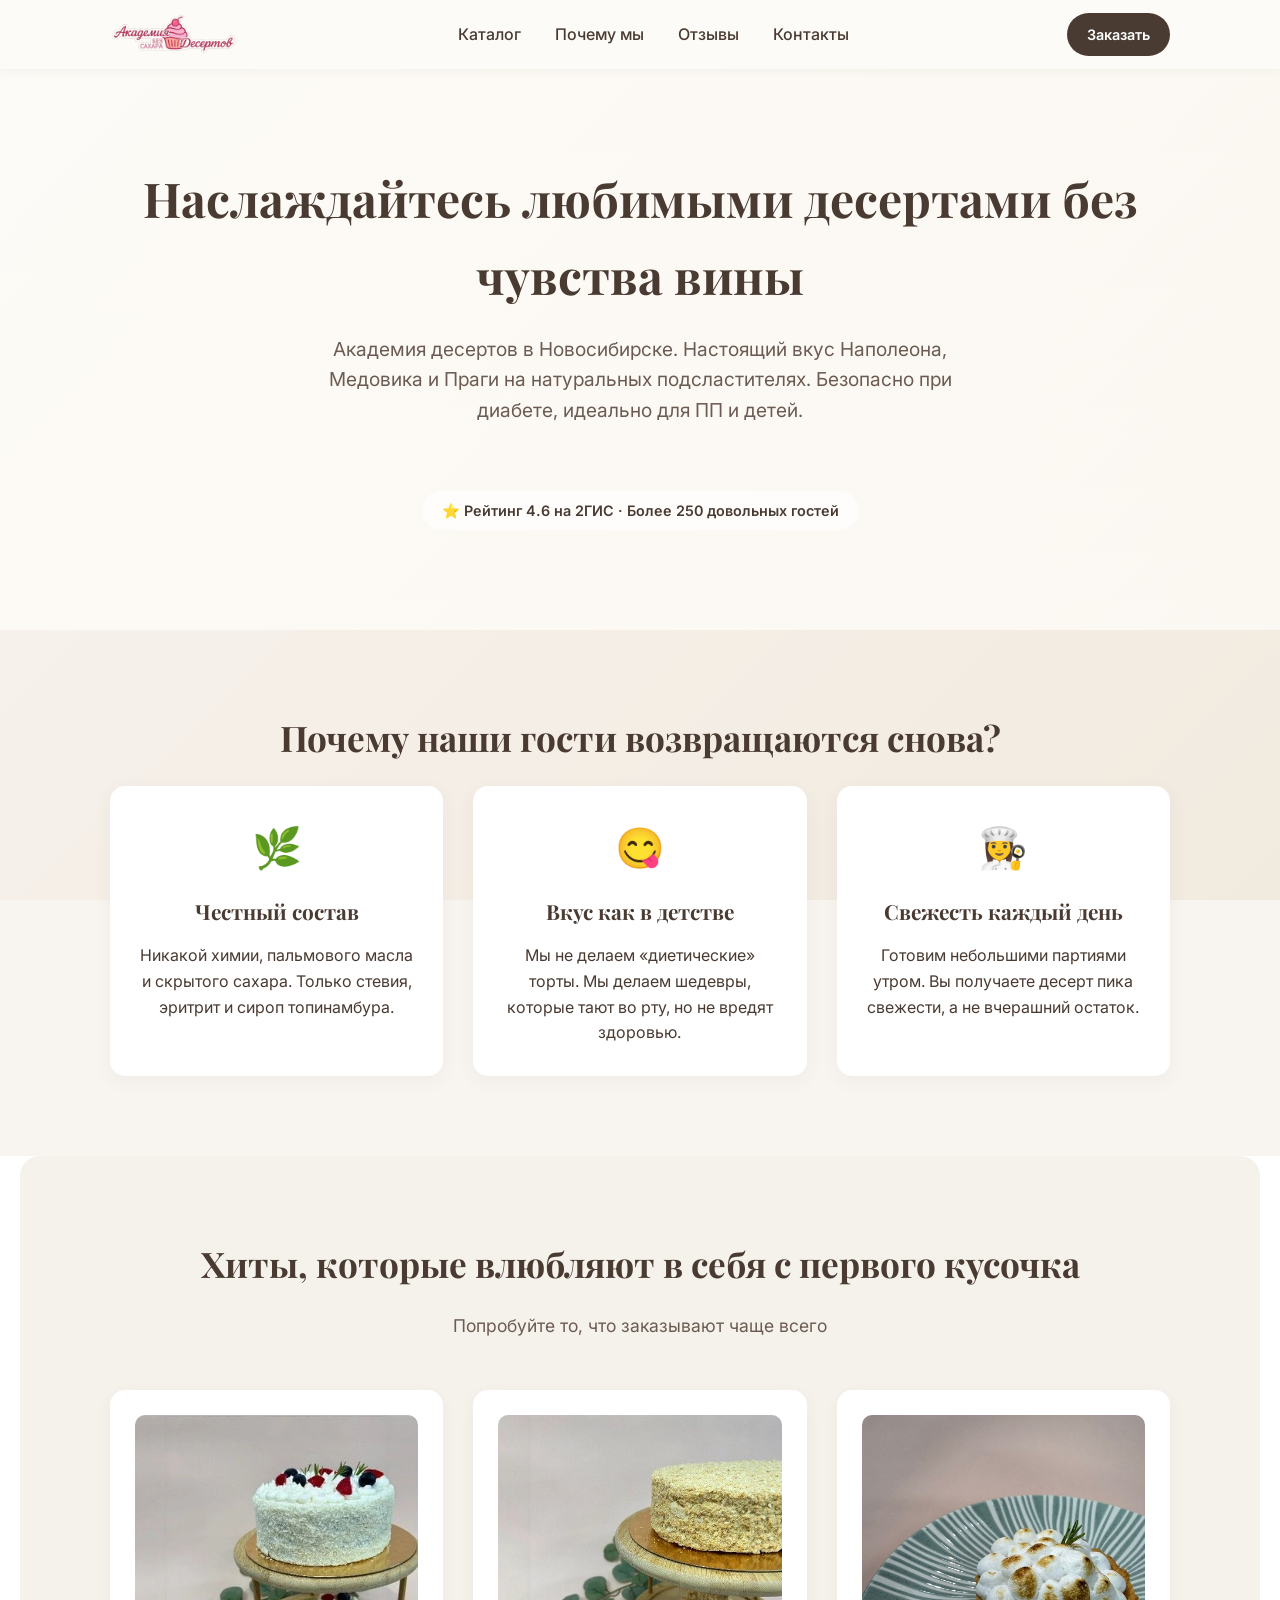
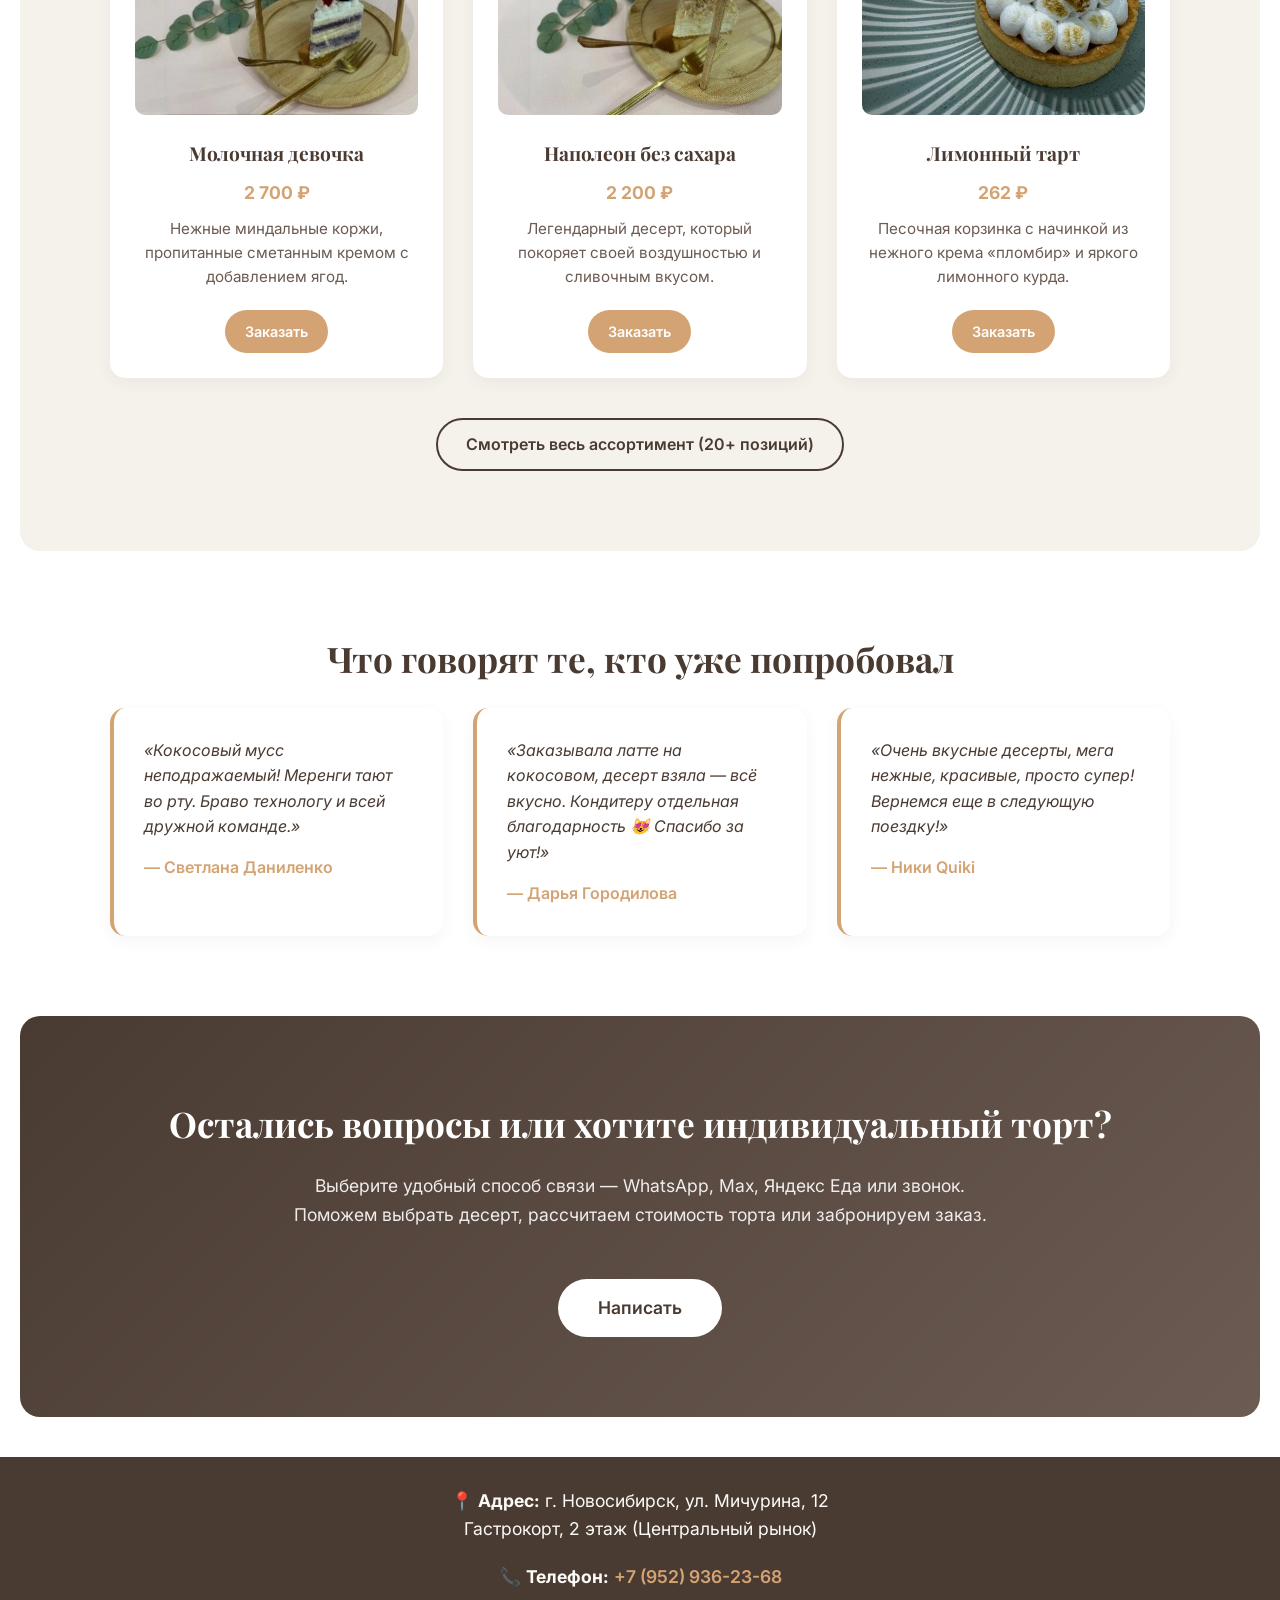
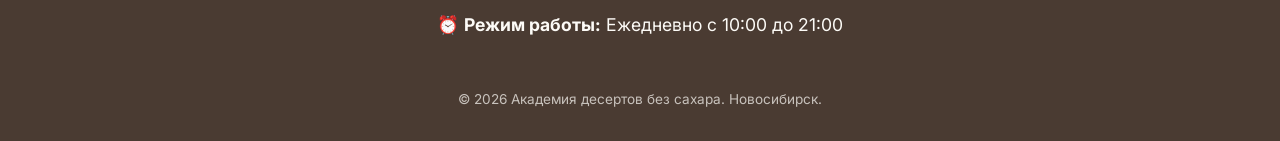
==== index.html @ bae2ceed "Add files via upload" ====
<!DOCTYPE html>
<html lang="ru">
<head>
    <meta charset="UTF-8">
    <meta name="viewport" content="width=device-width, initial-scale=1.0">
    <title>Академия десертов без сахара — Новосибирск</title>
    <link rel="stylesheet" href="style.css">
    <link href="https://fonts.googleapis.com/css2?family=Playfair+Display:wght@600;700&family=Inter:wght@400;500;600&display=swap" rel="stylesheet">
</head>
<body>

    <header class="header">
        <div class="container header-container">
            <a href="index.html" class="logo"><img src="img/logo.png" alt="Академия десертов"></a>
            <nav class="nav">
                <a href="catalog.html">Каталог</a>
                <a href="#why-us">Почему мы</a>
                <a href="#reviews">Отзывы</a>
                <a href="#contacts">Контакты</a>
            </nav>
            <a href="order.html" class="btn btn-header">Заказать</a>
        </div>
    </header>

    <section id="hero" class="hero">
        <div class="container hero-content">
            <h1>Наслаждайтесь любимыми десертами без чувства вины</h1>
            <p class="subtitle">Академия десертов в Новосибирске. Настоящий вкус Наполеона, Медовика и Праги на натуральных подсластителях. Безопасно при диабете, идеально для ПП и детей.</p>
            <div class="trust-badge">⭐️ Рейтинг 4.6 на 2ГИС · Более 250 довольных гостей</div>
        </div>
    </section>

    <section id="why-us" class="section why-us">
        <div class="container">
            <h2 class="section-title">Почему наши гости возвращаются снова?</h2>
            <div class="features">
                <div class="feature-card">
                    <div class="feature-icon">🌿</div>
                    <h3>Честный состав</h3>
                    <p>Никакой химии, пальмового масла и скрытого сахара. Только стевия, эритрит и сироп топинамбура.</p>
                </div>
                <div class="feature-card">
                    <div class="feature-icon">😋</div>
                    <h3>Вкус как в детстве</h3>
                    <p>Мы не делаем «диетические» торты. Мы делаем шедевры, которые тают во рту, но не вредят здоровью.</p>
                </div>
                <div class="feature-card">
                    <div class="feature-icon">👩‍🍳</div>
                    <h3>Свежесть каждый день</h3>
                    <p>Готовим небольшими партиями утром. Вы получаете десерт пика свежести, а не вчерашний остаток.</p>
                </div>
            </div>
        </div>
    </section>

    <section id="hits" class="section hits-section">
        <div class="container">
            <h2 class="section-title">Хиты, которые влюбляют в себя с первого кусочка</h2>
            <p class="section-text">Попробуйте то, что заказывают чаще всего</p>
            <div id="hits-container" class="catalog-grid"></div>
            <div class="center-btn">
                <a href="catalog.html" class="btn btn-secondary">Смотреть весь ассортимент (20+ позиций)</a>
            </div>
        </div>
    </section>

    <section id="reviews" class="section reviews">
        <div class="container">
            <h2 class="section-title">Что говорят те, кто уже попробовал</h2>
            <div class="reviews-grid">
                <div class="review-card">
                    <p class="review-text">«Кокосовый мусс неподражаемый! Меренги тают во рту. Браво технологу и всей дружной команде.»</p>
                    <p class="review-author">— Светлана Даниленко</p>
                </div>
                <div class="review-card">
                    <p class="review-text">«Заказывала латте на кокосовом, десерт взяла — всё вкусно. Кондитеру отдельная благодарность 😻 Спасибо за уют!»</p>
                    <p class="review-author">— Дарья Городилова</p>
                </div>
                <div class="review-card">
                    <p class="review-text">«Очень вкусные десерты, мега нежные, красивые, просто супер! Вернемся еще в следующую поездку!»</p>
                    <p class="review-author">— Ники Quiki</p>
                </div>
            </div>
        </div>
    </section>

    <section class="section final-cta">
        <div class="container">
            <h2 class="section-title" style="color: #fff;">Остались вопросы или хотите индивидуальный торт?</h2>
            <p class="section-text" style="color: rgba(255,255,255,0.9);">Выберите удобный способ связи — WhatsApp, Max, Яндекс Еда или звонок. Поможем выбрать десерт, рассчитаем стоимость торта или забронируем заказ.</p>
            <a href="order.html" class="btn btn-primary" style="background: #fff; color: #4A3B32; font-size: 1.1rem; padding: 15px 40px;">Написать</a>
        </div>
    </section>

    <footer id="contacts" class="footer">
        <div class="container">
            <div class="contacts-wrapper" style="margin-bottom: 30px;">
                <div class="contact-info">
                    <p class="contact-item">📍 <strong>Адрес:</strong> г. Новосибирск, ул. Мичурина, 12<br>Гастрокорт, 2 этаж (Центральный рынок)</p>
                    <p class="contact-item">📞 <strong>Телефон:</strong> <a href="tel:+79529362368" style="color: #D4A373;">+7 (952) 936-23-68</a></p>
                    <p class="contact-item">⏰ <strong>Режим работы:</strong> Ежедневно с 10:00 до 21:00</p>
                </div>
            </div>
            <p style="opacity: 0.7; font-size: 0.85rem;">© 2026 Академия десертов без сахара. Новосибирск.</p>
        </div>
    </footer>

    <script src="script.js"></script>
</body>
</html>
---- style.css ----
* {
    margin: 0;
    padding: 0;
    box-sizing: border-box;
}

body {
    font-family: 'Inter', sans-serif;
    background: linear-gradient(135deg, #FDFBF7 0%, #F5EBE0 50%, #E8DCC4 100%);
    background-attachment: fixed;
    color: #4A3B32;
    line-height: 1.6;
    min-height: 100vh;
}

h1, h2, h3 {
    font-family: 'Playfair Display', serif;
}

.container {
    max-width: 1100px;
    margin: 0 auto;
    padding: 0 20px;
}

.header {
    position: fixed;
    top: 0;
    left: 0;
    width: 100%;
    background-color: rgba(253, 251, 247, 0.95);
    backdrop-filter: blur(10px);
    box-shadow: 0 2px 10px rgba(74, 59, 50, 0.05);
    z-index: 1000;
    padding: 12px 0;
}

.header-container {
    display: flex;
    justify-content: space-between;
    align-items: center;
}

.logo {
    display: flex;
    align-items: center;
    text-decoration: none;
    transition: opacity 0.3s;
}

.logo:hover {
    opacity: 0.8;
}

.logo img {
    height: 45px;
    width: auto;
    display: block;
}

.nav a {
    text-decoration: none;
    color: #4A3B32;
    margin: 0 15px;
    font-weight: 500;
    transition: color 0.3s;
}

.nav a:hover, .nav a.active {
    color: #D4A373;
}

.btn {
    display: inline-block;
    padding: 12px 28px;
    border-radius: 50px;
    text-decoration: none;
    font-weight: 600;
    transition: all 0.3s ease;
    text-align: center;
}

.btn-primary {
    background-color: #D4A373;
    color: #fff;
}

.btn-primary:hover {
    background-color: #c08e5e;
    transform: translateY(-2px);
}

.btn-secondary {
    background-color: transparent;
    border: 2px solid #4A3B32;
    color: #4A3B32;
}

.btn-secondary:hover {
    background-color: #4A3B32;
    color: #fff;
}

.btn-header {
    background-color: #4A3B32;
    color: #fff;
    padding: 10px 20px;
    font-size: 0.9rem;
}

.hero {
    padding: 160px 0 100px;
    text-align: center;
    background: linear-gradient(rgba(253, 251, 247, 0.85), rgba(253, 251, 247, 0.9));
}

.hero h1 {
    font-size: 3rem;
    margin-bottom: 20px;
    color: #4A3B32;
}

.hero .subtitle {
    font-size: 1.2rem;
    max-width: 700px;
    margin: 0 auto 40px;
    color: #6B5B52;
}

.trust-badge {
    display: inline-block;
    margin-top: 25px;
    padding: 8px 20px;
    background: rgba(255, 255, 255, 0.6);
    border-radius: 50px;
    font-size: 0.9rem;
    font-weight: 600;
    color: #4A3B32;
    backdrop-filter: blur(5px);
}

.section {
    padding: 80px 0;
}

.section-title {
    font-size: 2.2rem;
    text-align: center;
    margin-bottom: 20px;
}

.section-text {
    text-align: center;
    max-width: 700px;
    margin: 0 auto 50px;
    color: #6B5B52;
    font-size: 1.1rem;
}

.why-us {
    background-color: rgba(245, 241, 235, 0.7);
}

.features {
    display: grid;
    grid-template-columns: repeat(auto-fit, minmax(280px, 1fr));
    gap: 30px;
}

.feature-card {
    background: #fff;
    padding: 30px;
    border-radius: 15px;
    text-align: center;
    box-shadow: 0 5px 20px rgba(74, 59, 50, 0.05);
}

.feature-icon {
    font-size: 2.5rem;
    margin-bottom: 15px;
}

.feature-card h3 {
    margin-bottom: 15px;
    font-size: 1.3rem;
}

.hits-section {
    background-color: #F5F1EB;
    border-radius: 20px;
    margin: 0 20px;
}

.catalog-grid {
    display: grid;
    grid-template-columns: repeat(auto-fit, minmax(280px, 1fr));
    gap: 30px;
    margin-bottom: 40px;
}

.product-card {
    background: #fff;
    padding: 25px;
    border-radius: 15px;
    text-align: center;
    box-shadow: 0 5px 15px rgba(74, 59, 50, 0.05);
    transition: transform 0.3s ease;
}

.product-card:hover {
    transform: translateY(-5px);
}

.product-img {
    width: 100%;
    height: 300px;
    object-fit: cover;
    object-position: center;
    border-radius: 10px;
    margin-bottom: 15px;
    background-color: #eee;
}

.product-card h3 {
    font-size: 1.2rem;
    margin-bottom: 10px;
}

.price {
    font-weight: 700;
    color: #D4A373;
    font-size: 1.1rem;
    margin-bottom: 10px;
}

.description {
    font-size: 0.95rem;
    color: #6B5B52;
    margin-bottom: 20px;
}

.center-btn {
    text-align: center;
}

.reviews-grid {
    display: grid;
    grid-template-columns: repeat(auto-fit, minmax(300px, 1fr));
    gap: 30px;
}

.review-card {
    background: #fff;
    padding: 30px;
    border-radius: 15px;
    border-left: 4px solid #D4A373;
    box-shadow: 0 5px 15px rgba(74, 59, 50, 0.05);
}

.review-text {
    font-style: italic;
    margin-bottom: 15px;
    color: #4A3B32;
}

.review-author {
    font-weight: 600;
    color: #D4A373;
}

.final-cta {
    background: linear-gradient(135deg, #4A3B32 0%, #6B5B52 100%);
    text-align: center;
    border-radius: 20px;
    margin: 0 20px 40px;
}

.final-cta .section-title {
    color: #FDFBF7;
}

.final-cta .section-text {
    color: rgba(253, 251, 247, 0.85);
}

.contacts-wrapper {
    display: flex;
    flex-wrap: wrap;
    gap: 40px;
    justify-content: center;
    text-align: center;
}

.contact-info {
    flex: 1;
    min-width: 300px;
}

.contact-item {
    margin-bottom: 20px;
    font-size: 1.1rem;
}

.contact-item a {
    color: #4A3B32;
    text-decoration: none;
    font-weight: 600;
}

.footer {
    background-color: #4A3B32;
    color: #FDFBF7;
    text-align: center;
    padding: 30px 0;
    font-size: 0.9rem;
}

.catalog-header {
    padding: 100px 0 30px;
    text-align: center;
    background: linear-gradient(rgba(253, 251, 247, 0.9), rgba(245, 235, 224, 0.9));
}

.catalog-header h1 {
    font-size: 2.2rem;
    margin-bottom: 10px;
    color: #4A3B32;
}

.catalog-header p {
    font-size: 1rem;
    color: #6B5B52;
    margin-bottom: 0;
}

.catalog-page {
    padding: 60px 0 100px;
}

.nav a.active {
    color: #D4A373;
    font-weight: 700;
}

.category-title {
    font-family: 'Playfair Display', serif;
    font-size: 1.8rem;
    color: #4A3B32;
    margin: 40px 0 20px;
    padding-bottom: 10px;
    border-bottom: 2px solid #D4A373;
    display: inline-block;
}

.product-card-detailed {
    background: #fff;
    border-radius: 12px;
    padding: 25px;
    box-shadow: 0 4px 15px rgba(74, 59, 50, 0.06);
    display: flex;
    flex-direction: column;
    transition: transform 0.3s ease, box-shadow 0.3s ease;
    border: 1px solid rgba(212, 163, 115, 0.2);
}

.product-card-detailed:hover {
    transform: translateY(-4px);
    box-shadow: 0 8px 25px rgba(74, 59, 50, 0.1);
}

.card-header {
    display: flex;
    justify-content: space-between;
    align-items: flex-start;
    margin-bottom: 15px;
    gap: 15px;
}

.card-header h3 {
    font-size: 1.25rem;
    color: #4A3B32;
    margin: 0;
    line-height: 1.3;
}

.price-tag {
    background: #D4A373;
    color: #fff;
    padding: 6px 14px;
    border-radius: 20px;
    font-weight: 700;
    font-size: 1.1rem;
    white-space: nowrap;
}

.short-desc {
    color: #6B5B52;
    font-size: 0.95rem;
    margin-bottom: 15px;
    line-height: 1.5;
}

.product-meta {
    display: flex;
    flex-wrap: wrap;
    gap: 15px;
    margin-bottom: 15px;
    font-size: 0.9rem;
    color: #4A3B32;
    font-weight: 500;
    background: #FDFBF7;
    padding: 10px;
    border-radius: 8px;
}

.ingredients-box {
    font-size: 0.85rem;
    color: #8A7B72;
    line-height: 1.5;
    margin-bottom: 20px;
    flex-grow: 1;
    background: #F5F1EB;
    padding: 12px;
    border-radius: 8px;
    border-left: 3px solid #D4A373;
}

.ingredients-box strong {
    color: #4A3B32;
    display: block;
    margin-bottom: 5px;
}

.full-width {
    width: 100%;
    margin-top: auto;
}

.order-header {
    padding: 140px 0 40px;
    text-align: center;
    background: linear-gradient(rgba(253, 251, 247, 0.9), rgba(245, 235, 224, 0.9));
}

.order-header h1 {
    font-size: 2.5rem;
    margin-bottom: 15px;
    color: #4A3B32;
}

.order-header p {
    font-size: 1.1rem;
    color: #6B5B52;
}

.order-methods {
    padding: 60px 0 80px;
}

.order-card {
    background: #fff;
    border-radius: 20px;
    padding: 40px;
    margin-bottom: 30px;
    text-align: center;
    box-shadow: 0 5px 20px rgba(74, 59, 50, 0.08);
    border-left: 5px solid transparent;
    transition: transform 0.3s ease, box-shadow 0.3s ease;
}

.order-card:hover {
    transform: translateY(-5px);
    box-shadow: 0 10px 30px rgba(74, 59, 50, 0.12);
}

.order-card.yandex { border-left-color: #FC3F1D; }
.order-card.whatsapp { border-left-color: #25D366; }
.order-card.max { border-left-color: #6C5CE7; }
.order-card.phone { border-left-color: #4A3B32; }

.order-icon {
    font-size: 4rem;
    margin-bottom: 20px;
}

.order-card h2 {
    font-size: 1.8rem;
    margin-bottom: 15px;
    color: #4A3B32;
}

.order-card p {
    font-size: 1rem;
    color: #6B5B52;
    margin-bottom: 25px;
    max-width: 500px;
    margin-left: auto;
    margin-right: auto;
}

.btn-yandex { background: #FC3F1D; color: #fff; padding: 15px 40px; font-size: 1.1rem; }
.btn-yandex:hover { background: #e63215; transform: translateY(-2px); }
.btn-whatsapp { background: #25D366; color: #fff; padding: 15px 40px; font-size: 1.1rem; }
.btn-whatsapp:hover { background: #12b856; transform: translateY(-2px); }
.btn-max { background: #6C5CE7; color: #fff; padding: 15px 40px; font-size: 1.1rem; }
.btn-max:hover { background: #5a4bd6; transform: translateY(-2px); }
.btn-phone { background: #4A3B32; color: #fff; padding: 15px 40px; font-size: 1.1rem; }
.btn-phone:hover { background: #3d3029; transform: translateY(-2px); }

.order-info {
    background: #F5F1EB;
    border-radius: 20px;
    margin: 0 20px 40px;
}

.info-grid {
    display: grid;
    grid-template-columns: repeat(auto-fit, minmax(250px, 1fr));
    gap: 30px;
    margin-top: 40px;
}

.info-item {
    text-align: center;
    padding: 30px;
}

.info-number {
    width: 60px;
    height: 60px;
    background: #D4A373;
    color: #fff;
    border-radius: 50%;
    display: flex;
    align-items: center;
    justify-content: center;
    font-size: 1.5rem;
    font-weight: 700;
    margin: 0 auto 20px;
}

.info-item h3 {
    font-size: 1.3rem;
    margin-bottom: 10px;
    color: #4A3B32;
}

.info-item p {
    color: #6B5B52;
}

@media (max-width: 768px) {
    .header-container {
        flex-direction: column;
        gap: 12px;
    }
    .nav {
        display: flex;
        flex-wrap: wrap;
        justify-content: center;
        gap: 10px;
    }
    .nav a { margin: 0; font-size: 0.9rem; }
    .hero { padding: 180px 0 80px; }
    .hero h1 { font-size: 2rem; }
    .section { padding: 60px 0; }
    .trust-badge { font-size: 0.8rem; padding: 6px 15px; }
    .final-cta { margin: 0 0 40px; border-radius: 0; }
    .hits-section { margin: 0; border-radius: 0; }
    .card-header { flex-direction: column; }
    .price-tag { align-self: flex-start; margin-top: 5px; }
    .order-header { padding: 120px 0 30px; }
    .order-header h1 { font-size: 1.8rem; }
    .order-card { padding: 30px 20px; }
    .order-icon { font-size: 3rem; }
    .order-card h2 { font-size: 1.4rem; }
    .order-info { margin: 0 0 40px; border-radius: 0; }
    .logo img { height: 35px; }
}
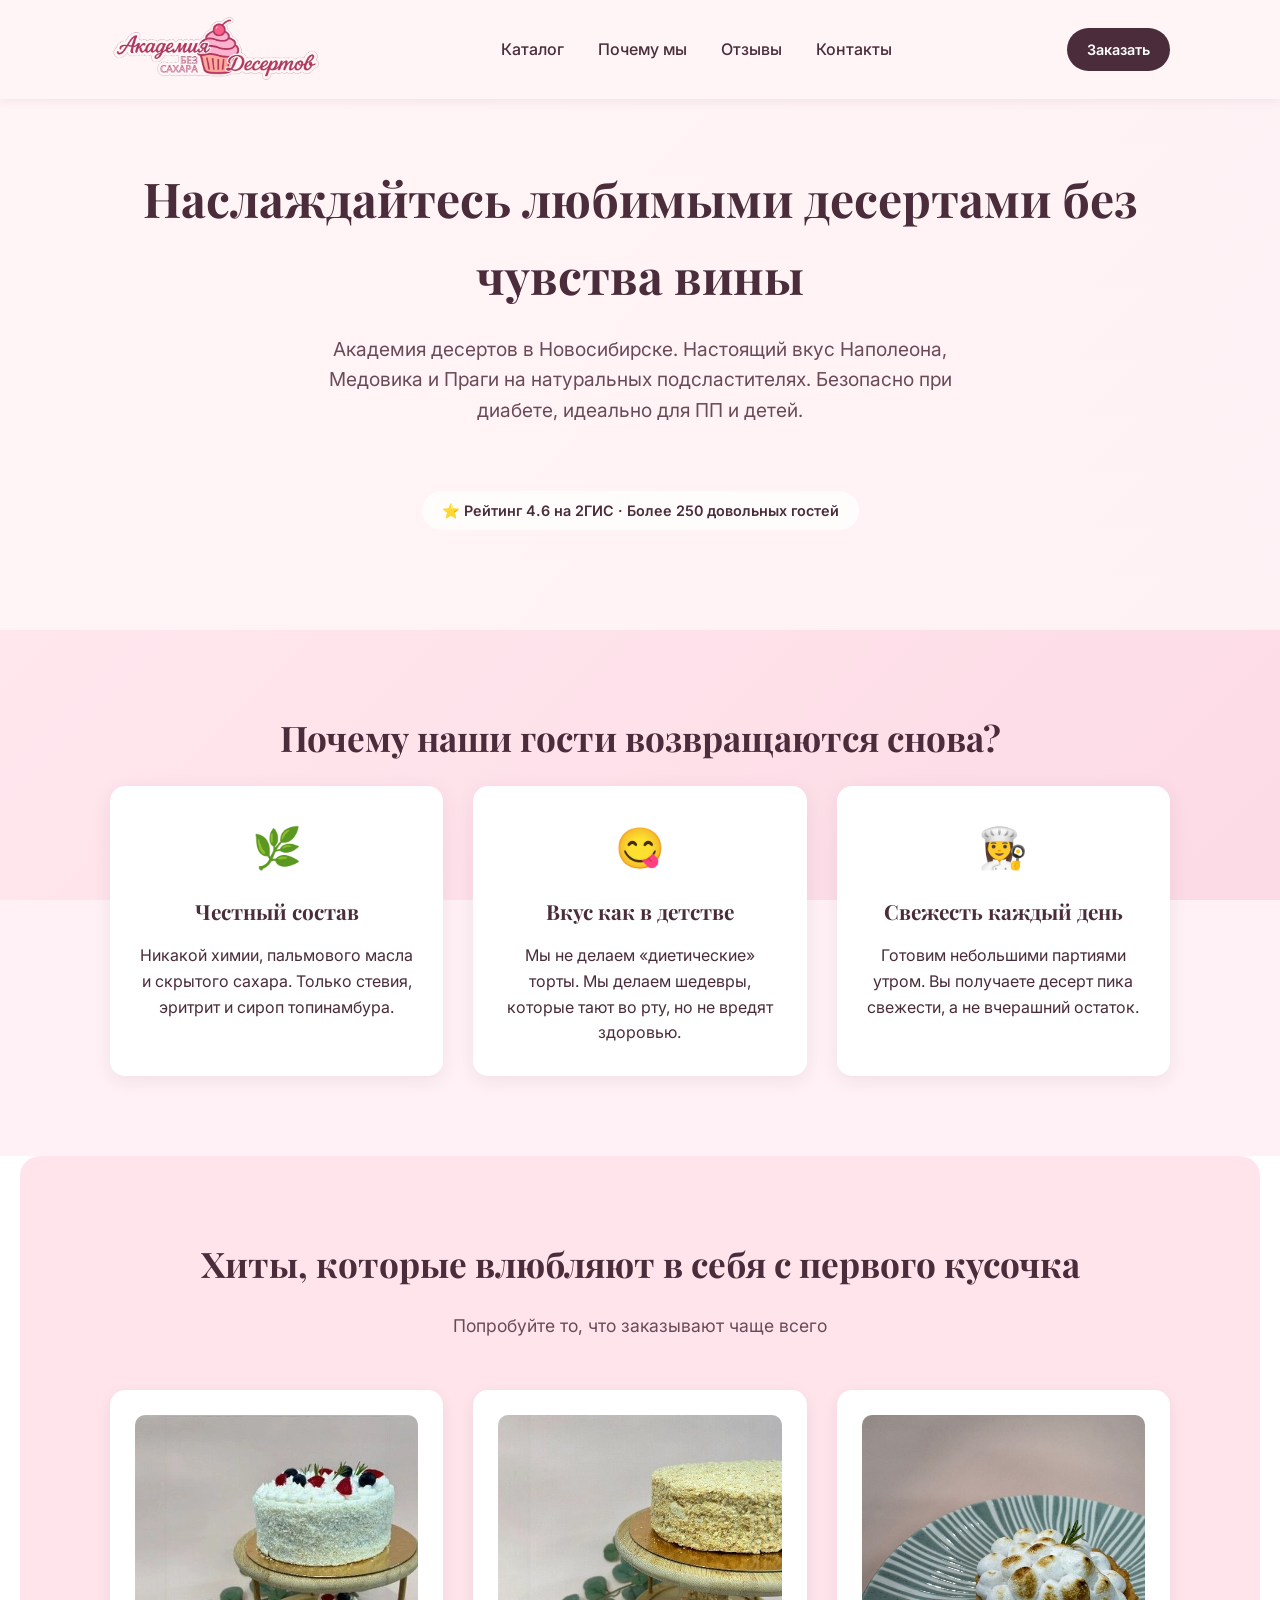
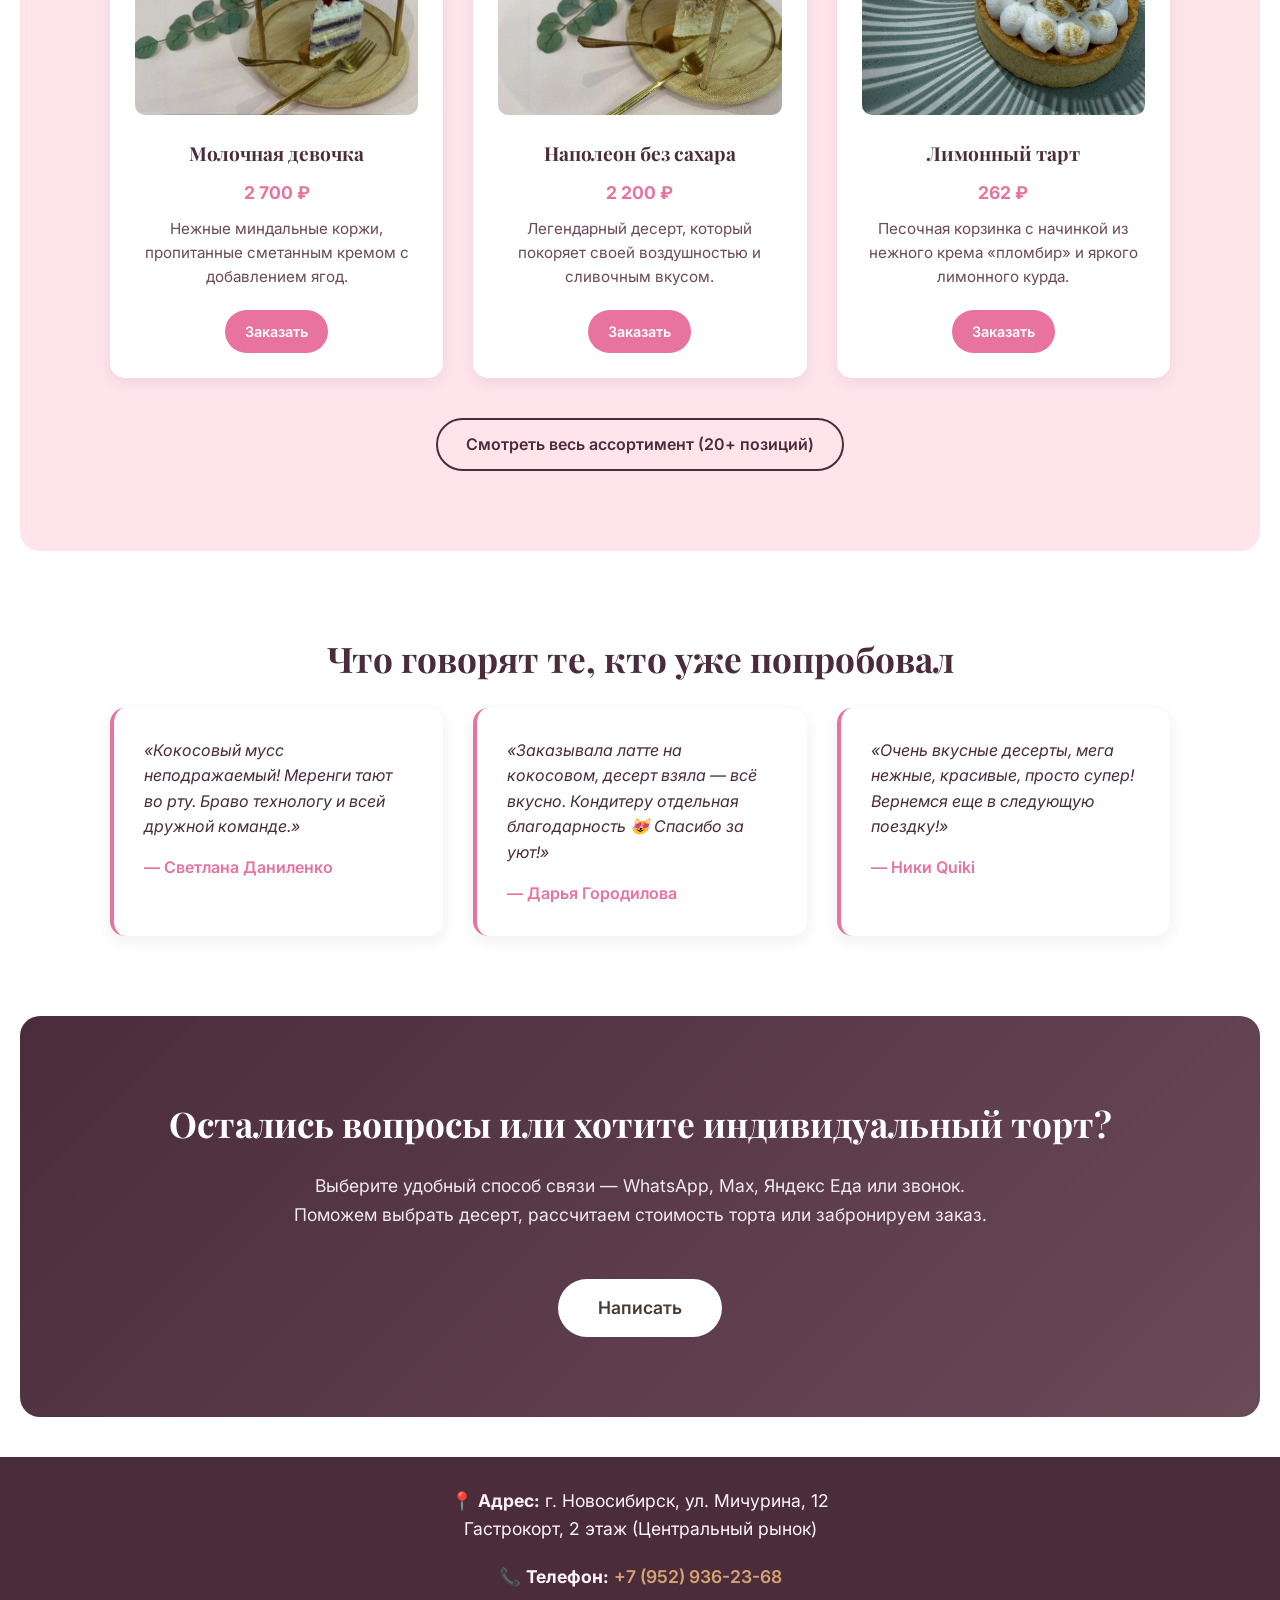
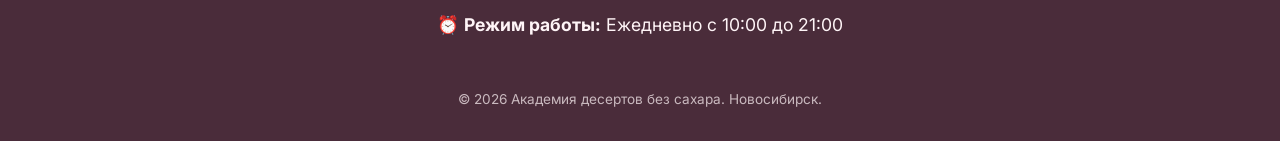
==== commit 4579a0d9: "index.html" ====
--- a/index.html
+++ b/index.html
@@ -106,5 +106,18 @@
     </footer>
 
     <script src="script.js"></script>
+    <!-- Yandex.Metrika counter -->
+<script type="text/javascript">
+    (function(m,e,t,r,i,k,a){
+        m[i]=m[i]||function(){(m[i].a=m[i].a||[]).push(arguments)};
+        m[i].l=1*new Date();
+        for (var j = 0; j < document.scripts.length; j++) {if (document.scripts[j].src === r) { return; }}
+        k=e.createElement(t),a=e.getElementsByTagName(t)[0],k.async=1,k.src=r,a.parentNode.insertBefore(k,a)
+    })(window, document,'script','https://mc.yandex.ru/metrika/tag.js?id=114155155', 'ym');
+
+    ym(114155155, 'init', {ssr:true, webvisor:true, clickmap:true, ecommerce:"dataLayer", referrer: document.referrer, url: location.href, accurateTrackBounce:true, trackLinks:true});
+</script>
+<noscript><div><img src="https://mc.yandex.ru/watch/114155155" style="position:absolute; left:-9999px;" alt="" /></div></noscript>
+<!-- /Yandex.Metrika counter -->
 </body>
-</html>+</html>
--- a/style.css
+++ b/style.css
@@ -6,9 +6,9 @@
 
 body {
     font-family: 'Inter', sans-serif;
-    background: linear-gradient(135deg, #FDFBF7 0%, #F5EBE0 50%, #E8DCC4 100%);
+    background: linear-gradient(135deg, #FFF5F7 0%, #FFE4EC 50%, #FAD2E1 100%);
     background-attachment: fixed;
-    color: #4A3B32;
+    color: #4A2C3A;
     line-height: 1.6;
     min-height: 100vh;
 }
@@ -28,9 +28,9 @@
     top: 0;
     left: 0;
     width: 100%;
-    background-color: rgba(253, 251, 247, 0.95);
+    background-color: rgba(255, 245, 247, 0.95);
     backdrop-filter: blur(10px);
-    box-shadow: 0 2px 10px rgba(74, 59, 50, 0.05);
+    box-shadow: 0 2px 10px rgba(74, 44, 58, 0.08);
     z-index: 1000;
     padding: 12px 0;
 }
@@ -53,21 +53,21 @@
 }
 
 .logo img {
-    height: 45px;
+    height: 75px;
     width: auto;
     display: block;
 }
 
 .nav a {
     text-decoration: none;
-    color: #4A3B32;
+    color: #4A2C3A;
     margin: 0 15px;
     font-weight: 500;
     transition: color 0.3s;
 }
 
 .nav a:hover, .nav a.active {
-    color: #D4A373;
+    color: #E8739E;
 }
 
 .btn {
@@ -81,28 +81,28 @@
 }
 
 .btn-primary {
-    background-color: #D4A373;
+    background-color: #E8739E;
     color: #fff;
 }
 
 .btn-primary:hover {
-    background-color: #c08e5e;
+    background-color: #D4637F;
     transform: translateY(-2px);
 }
 
 .btn-secondary {
     background-color: transparent;
-    border: 2px solid #4A3B32;
-    color: #4A3B32;
+    border: 2px solid #4A2C3A;
+    color: #4A2C3A;
 }
 
 .btn-secondary:hover {
-    background-color: #4A3B32;
+    background-color: #4A2C3A;
     color: #fff;
 }
 
 .btn-header {
-    background-color: #4A3B32;
+    background-color: #4A2C3A;
     color: #fff;
     padding: 10px 20px;
     font-size: 0.9rem;
@@ -111,31 +111,31 @@
 .hero {
     padding: 160px 0 100px;
     text-align: center;
-    background: linear-gradient(rgba(253, 251, 247, 0.85), rgba(253, 251, 247, 0.9));
+    background: linear-gradient(rgba(255, 245, 247, 0.85), rgba(255, 245, 247, 0.9));
 }
 
 .hero h1 {
     font-size: 3rem;
     margin-bottom: 20px;
-    color: #4A3B32;
+    color: #4A2C3A;
 }
 
 .hero .subtitle {
     font-size: 1.2rem;
     max-width: 700px;
     margin: 0 auto 40px;
-    color: #6B5B52;
+    color: #6B4A58;
 }
 
 .trust-badge {
     display: inline-block;
     margin-top: 25px;
     padding: 8px 20px;
-    background: rgba(255, 255, 255, 0.6);
+    background: rgba(255, 255, 255, 0.7);
     border-radius: 50px;
     font-size: 0.9rem;
     font-weight: 600;
-    color: #4A3B32;
+    color: #4A2C3A;
     backdrop-filter: blur(5px);
 }
 
@@ -153,12 +153,12 @@
     text-align: center;
     max-width: 700px;
     margin: 0 auto 50px;
-    color: #6B5B52;
+    color: #6B4A58;
     font-size: 1.1rem;
 }
 
 .why-us {
-    background-color: rgba(245, 241, 235, 0.7);
+    background-color: rgba(255, 228, 236, 0.5);
 }
 
 .features {
@@ -172,7 +172,7 @@
     padding: 30px;
     border-radius: 15px;
     text-align: center;
-    box-shadow: 0 5px 20px rgba(74, 59, 50, 0.05);
+    box-shadow: 0 5px 20px rgba(74, 44, 58, 0.08);
 }
 
 .feature-icon {
@@ -186,7 +186,7 @@
 }
 
 .hits-section {
-    background-color: #F5F1EB;
+    background-color: #FFE4EC;
     border-radius: 20px;
     margin: 0 20px;
 }
@@ -203,7 +203,7 @@
     padding: 25px;
     border-radius: 15px;
     text-align: center;
-    box-shadow: 0 5px 15px rgba(74, 59, 50, 0.05);
+    box-shadow: 0 5px 15px rgba(74, 44, 58, 0.08);
     transition: transform 0.3s ease;
 }
 
@@ -218,7 +218,7 @@
     object-position: center;
     border-radius: 10px;
     margin-bottom: 15px;
-    background-color: #eee;
+    background-color: #f5d5e0;
 }
 
 .product-card h3 {
@@ -228,14 +228,14 @@
 
 .price {
     font-weight: 700;
-    color: #D4A373;
+    color: #E8739E;
     font-size: 1.1rem;
     margin-bottom: 10px;
 }
 
 .description {
     font-size: 0.95rem;
-    color: #6B5B52;
+    color: #6B4A58;
     margin-bottom: 20px;
 }
 
@@ -253,34 +253,34 @@
     background: #fff;
     padding: 30px;
     border-radius: 15px;
-    border-left: 4px solid #D4A373;
-    box-shadow: 0 5px 15px rgba(74, 59, 50, 0.05);
+    border-left: 4px solid #E8739E;
+    box-shadow: 0 5px 15px rgba(74, 44, 58, 0.08);
 }
 
 .review-text {
     font-style: italic;
     margin-bottom: 15px;
-    color: #4A3B32;
+    color: #4A2C3A;
 }
 
 .review-author {
     font-weight: 600;
-    color: #D4A373;
+    color: #E8739E;
 }
 
 .final-cta {
-    background: linear-gradient(135deg, #4A3B32 0%, #6B5B52 100%);
+    background: linear-gradient(135deg, #4A2C3A 0%, #6B4A58 100%);
     text-align: center;
     border-radius: 20px;
     margin: 0 20px 40px;
 }
 
 .final-cta .section-title {
-    color: #FDFBF7;
+    color: #FFF5F7;
 }
 
 .final-cta .section-text {
-    color: rgba(253, 251, 247, 0.85);
+    color: rgba(255, 245, 247, 0.9);
 }
 
 .contacts-wrapper {
@@ -302,14 +302,14 @@
 }
 
 .contact-item a {
-    color: #4A3B32;
+    color: #4A2C3A;
     text-decoration: none;
     font-weight: 600;
 }
 
 .footer {
-    background-color: #4A3B32;
-    color: #FDFBF7;
+    background-color: #4A2C3A;
+    color: #FFF5F7;
     text-align: center;
     padding: 30px 0;
     font-size: 0.9rem;
@@ -318,262 +318,4 @@
 .catalog-header {
     padding: 100px 0 30px;
     text-align: center;
-    background: linear-gradient(rgba(253, 251, 247, 0.9), rgba(245, 235, 224, 0.9));
-}
-
-.catalog-header h1 {
-    font-size: 2.2rem;
-    margin-bottom: 10px;
-    color: #4A3B32;
-}
-
-.catalog-header p {
-    font-size: 1rem;
-    color: #6B5B52;
-    margin-bottom: 0;
-}
-
-.catalog-page {
-    padding: 60px 0 100px;
-}
-
-.nav a.active {
-    color: #D4A373;
-    font-weight: 700;
-}
-
-.category-title {
-    font-family: 'Playfair Display', serif;
-    font-size: 1.8rem;
-    color: #4A3B32;
-    margin: 40px 0 20px;
-    padding-bottom: 10px;
-    border-bottom: 2px solid #D4A373;
-    display: inline-block;
-}
-
-.product-card-detailed {
-    background: #fff;
-    border-radius: 12px;
-    padding: 25px;
-    box-shadow: 0 4px 15px rgba(74, 59, 50, 0.06);
-    display: flex;
-    flex-direction: column;
-    transition: transform 0.3s ease, box-shadow 0.3s ease;
-    border: 1px solid rgba(212, 163, 115, 0.2);
-}
-
-.product-card-detailed:hover {
-    transform: translateY(-4px);
-    box-shadow: 0 8px 25px rgba(74, 59, 50, 0.1);
-}
-
-.card-header {
-    display: flex;
-    justify-content: space-between;
-    align-items: flex-start;
-    margin-bottom: 15px;
-    gap: 15px;
-}
-
-.card-header h3 {
-    font-size: 1.25rem;
-    color: #4A3B32;
-    margin: 0;
-    line-height: 1.3;
-}
-
-.price-tag {
-    background: #D4A373;
-    color: #fff;
-    padding: 6px 14px;
-    border-radius: 20px;
-    font-weight: 700;
-    font-size: 1.1rem;
-    white-space: nowrap;
-}
-
-.short-desc {
-    color: #6B5B52;
-    font-size: 0.95rem;
-    margin-bottom: 15px;
-    line-height: 1.5;
-}
-
-.product-meta {
-    display: flex;
-    flex-wrap: wrap;
-    gap: 15px;
-    margin-bottom: 15px;
-    font-size: 0.9rem;
-    color: #4A3B32;
-    font-weight: 500;
-    background: #FDFBF7;
-    padding: 10px;
-    border-radius: 8px;
-}
-
-.ingredients-box {
-    font-size: 0.85rem;
-    color: #8A7B72;
-    line-height: 1.5;
-    margin-bottom: 20px;
-    flex-grow: 1;
-    background: #F5F1EB;
-    padding: 12px;
-    border-radius: 8px;
-    border-left: 3px solid #D4A373;
-}
-
-.ingredients-box strong {
-    color: #4A3B32;
-    display: block;
-    margin-bottom: 5px;
-}
-
-.full-width {
-    width: 100%;
-    margin-top: auto;
-}
-
-.order-header {
-    padding: 140px 0 40px;
-    text-align: center;
-    background: linear-gradient(rgba(253, 251, 247, 0.9), rgba(245, 235, 224, 0.9));
-}
-
-.order-header h1 {
-    font-size: 2.5rem;
-    margin-bottom: 15px;
-    color: #4A3B32;
-}
-
-.order-header p {
-    font-size: 1.1rem;
-    color: #6B5B52;
-}
-
-.order-methods {
-    padding: 60px 0 80px;
-}
-
-.order-card {
-    background: #fff;
-    border-radius: 20px;
-    padding: 40px;
-    margin-bottom: 30px;
-    text-align: center;
-    box-shadow: 0 5px 20px rgba(74, 59, 50, 0.08);
-    border-left: 5px solid transparent;
-    transition: transform 0.3s ease, box-shadow 0.3s ease;
-}
-
-.order-card:hover {
-    transform: translateY(-5px);
-    box-shadow: 0 10px 30px rgba(74, 59, 50, 0.12);
-}
-
-.order-card.yandex { border-left-color: #FC3F1D; }
-.order-card.whatsapp { border-left-color: #25D366; }
-.order-card.max { border-left-color: #6C5CE7; }
-.order-card.phone { border-left-color: #4A3B32; }
-
-.order-icon {
-    font-size: 4rem;
-    margin-bottom: 20px;
-}
-
-.order-card h2 {
-    font-size: 1.8rem;
-    margin-bottom: 15px;
-    color: #4A3B32;
-}
-
-.order-card p {
-    font-size: 1rem;
-    color: #6B5B52;
-    margin-bottom: 25px;
-    max-width: 500px;
-    margin-left: auto;
-    margin-right: auto;
-}
-
-.btn-yandex { background: #FC3F1D; color: #fff; padding: 15px 40px; font-size: 1.1rem; }
-.btn-yandex:hover { background: #e63215; transform: translateY(-2px); }
-.btn-whatsapp { background: #25D366; color: #fff; padding: 15px 40px; font-size: 1.1rem; }
-.btn-whatsapp:hover { background: #12b856; transform: translateY(-2px); }
-.btn-max { background: #6C5CE7; color: #fff; padding: 15px 40px; font-size: 1.1rem; }
-.btn-max:hover { background: #5a4bd6; transform: translateY(-2px); }
-.btn-phone { background: #4A3B32; color: #fff; padding: 15px 40px; font-size: 1.1rem; }
-.btn-phone:hover { background: #3d3029; transform: translateY(-2px); }
-
-.order-info {
-    background: #F5F1EB;
-    border-radius: 20px;
-    margin: 0 20px 40px;
-}
-
-.info-grid {
-    display: grid;
-    grid-template-columns: repeat(auto-fit, minmax(250px, 1fr));
-    gap: 30px;
-    margin-top: 40px;
-}
-
-.info-item {
-    text-align: center;
-    padding: 30px;
-}
-
-.info-number {
-    width: 60px;
-    height: 60px;
-    background: #D4A373;
-    color: #fff;
-    border-radius: 50%;
-    display: flex;
-    align-items: center;
-    justify-content: center;
-    font-size: 1.5rem;
-    font-weight: 700;
-    margin: 0 auto 20px;
-}
-
-.info-item h3 {
-    font-size: 1.3rem;
-    margin-bottom: 10px;
-    color: #4A3B32;
-}
-
-.info-item p {
-    color: #6B5B52;
-}
-
-@media (max-width: 768px) {
-    .header-container {
-        flex-direction: column;
-        gap: 12px;
-    }
-    .nav {
-        display: flex;
-        flex-wrap: wrap;
-        justify-content: center;
-        gap: 10px;
-    }
-    .nav a { margin: 0; font-size: 0.9rem; }
-    .hero { padding: 180px 0 80px; }
-    .hero h1 { font-size: 2rem; }
-    .section { padding: 60px 0; }
-    .trust-badge { font-size: 0.8rem; padding: 6px 15px; }
-    .final-cta { margin: 0 0 40px; border-radius: 0; }
-    .hits-section { margin: 0; border-radius: 0; }
-    .card-header { flex-direction: column; }
-    .price-tag { align-self: flex-start; margin-top: 5px; }
-    .order-header { padding: 120px 0 30px; }
-    .order-header h1 { font-size: 1.8rem; }
-    .order-card { padding: 30px 20px; }
-    .order-icon { font-size: 3rem; }
-    .order-card h2 { font-size: 1.4rem; }
-    .order-info { margin: 0 0 40px; border-radius: 0; }
-    .logo img { height: 35px; }
-}+    background: linear-gradient(rgba(255, 245, 2
